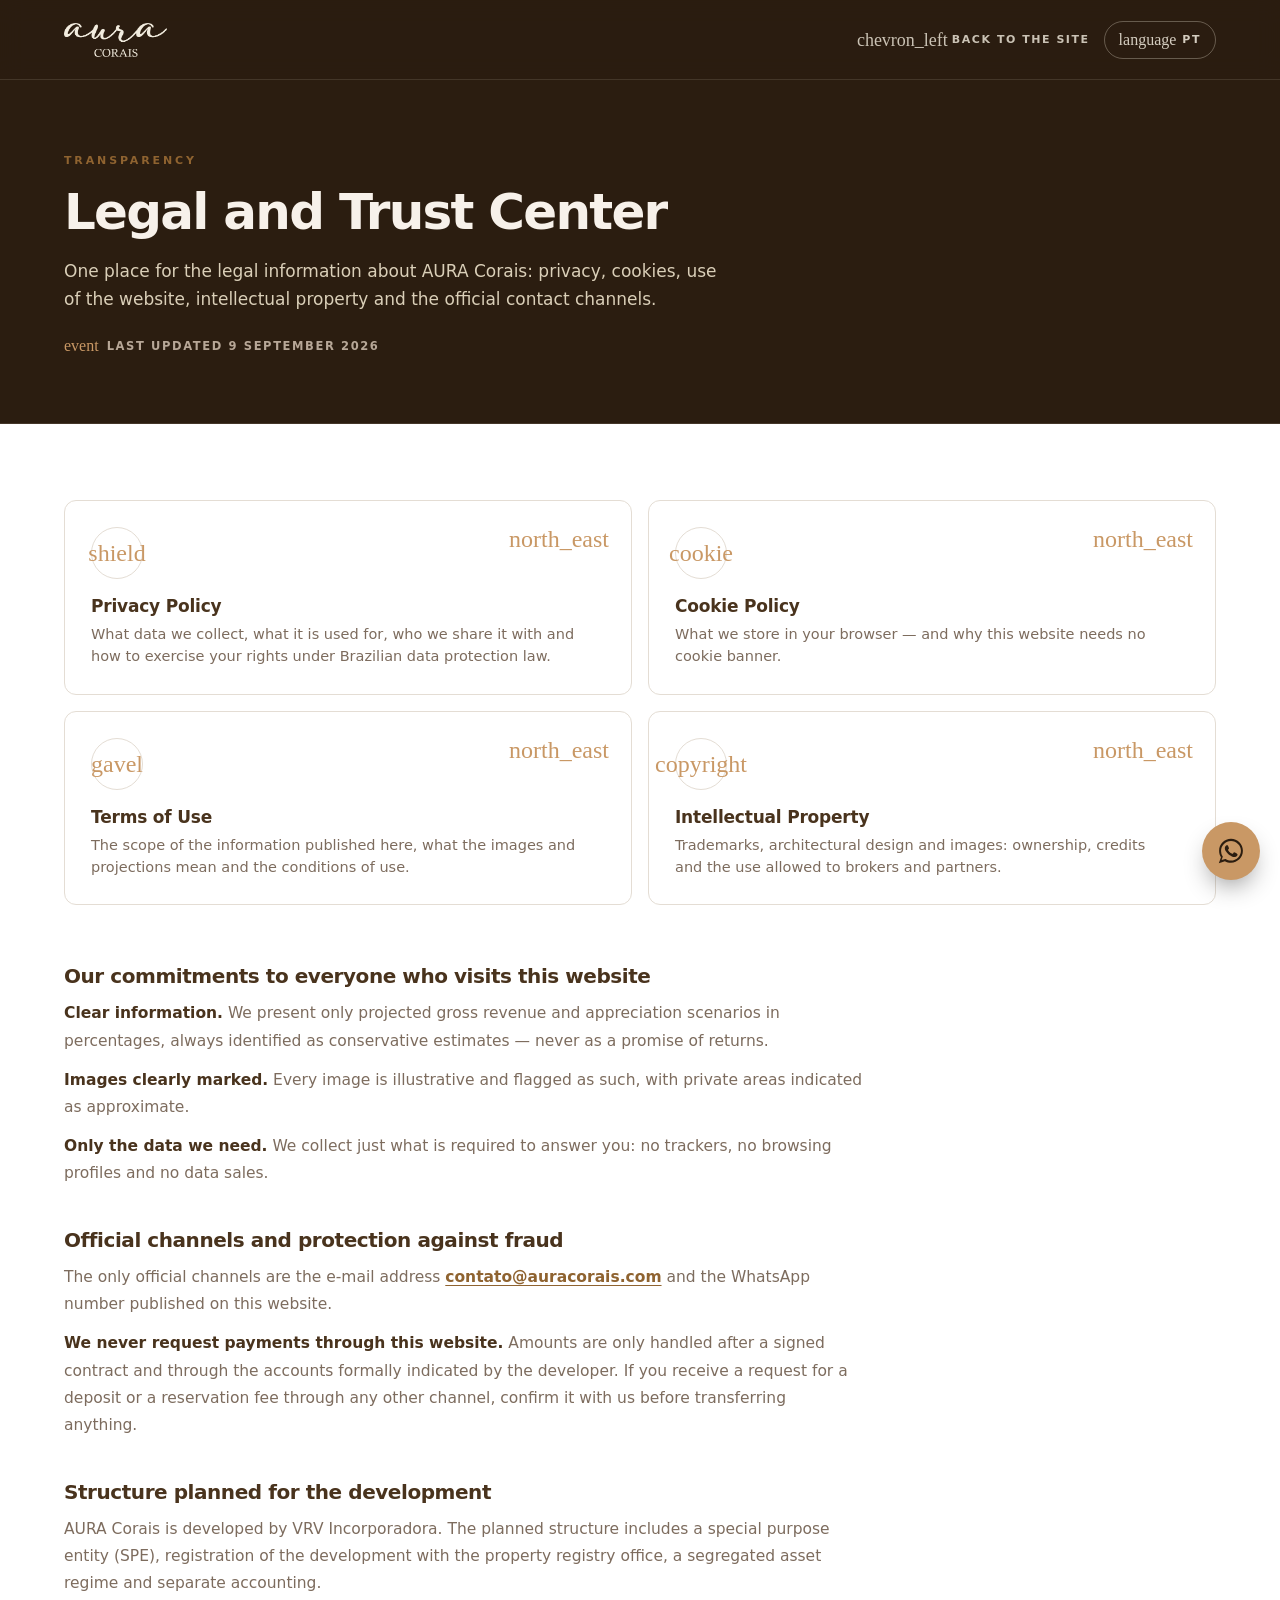
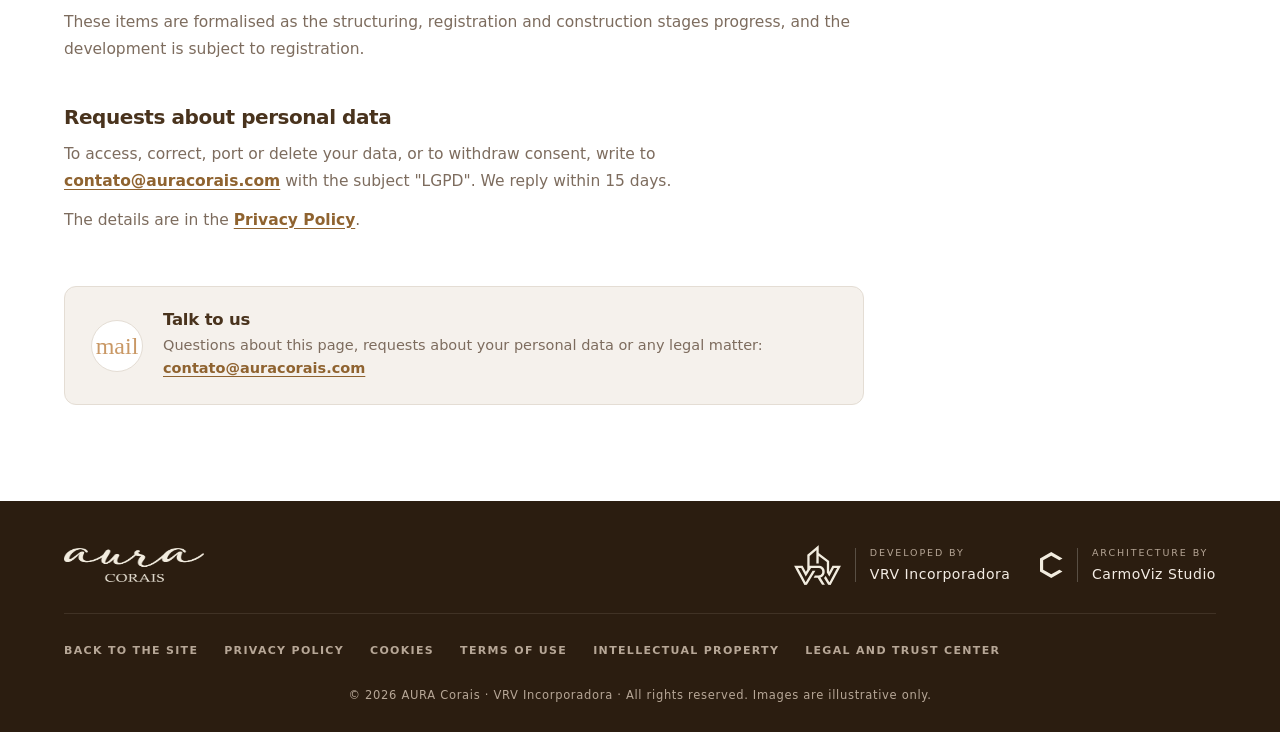
==== central-juridica.html @ 7d15c74c "Idioma automático pelo navegador, crédito CarmoViz Studio, WhatsApp na paleta, novidades por e-mail " ====
<!DOCTYPE html>
<html lang="pt-BR" data-idioma-alt="en-legal-center.html">
<head>
  <meta charset="UTF-8">
  <meta name="viewport" content="width=device-width, initial-scale=1.0">
  <title>Centro Jurídico e de Confiança · AURA Corais</title>
  <meta name="description" content="Um lugar só para as informações legais do AURA Corais: privacidade, cookies, uso do site, propriedade intelectual e os canais oficiais de contato.">
  <meta property="og:title" content="Centro Jurídico e de Confiança · AURA Corais">
  <meta property="og:description" content="Um lugar só para as informações legais do AURA Corais: privacidade, cookies, uso do site, propriedade intelectual e os canais oficiais de contato.">
  <meta property="og:type" content="article">
  <meta property="og:url" content="https://aura-corais.vercel.app/central-juridica">
  <meta property="og:image" content="https://aura-corais.vercel.app/assets/og-image.jpg">
  <meta property="og:locale" content="pt_BR">
  <meta property="og:site_name" content="AURA Corais">
  <link rel="canonical" href="https://aura-corais.vercel.app/central-juridica">
  <link rel="alternate" hreflang="pt-BR" href="https://aura-corais.vercel.app/central-juridica">
  <link rel="alternate" hreflang="en" href="https://aura-corais.vercel.app/en-legal-center">
  <link rel="alternate" hreflang="x-default" href="https://aura-corais.vercel.app/central-juridica">
  <meta name="robots" content="index,follow">
  <meta name="referrer" content="strict-origin-when-cross-origin">
  <meta http-equiv="X-Content-Type-Options" content="nosniff">
  <meta http-equiv="Content-Security-Policy" content="default-src 'self'; script-src 'self'; style-src 'self' 'unsafe-inline' https://fonts.googleapis.com; img-src 'self' data: https:; font-src 'self' https://fonts.gstatic.com data:; connect-src 'self' https:; frame-src https://maps.google.com https://www.google.com; object-src 'none'; base-uri 'self'; form-action 'self'">
  <meta name="theme-color" content="#2B1D10">
  <link rel="icon" type="image/png" href="assets/favicon.png">
  <link rel="apple-touch-icon" href="assets/favicon.png">
  <link rel="preconnect" href="https://fonts.googleapis.com">
  <link rel="preconnect" href="https://fonts.gstatic.com" crossorigin>
  <!-- impeccable-disable overused-font: Inter é a tipografia do kit comercial inteiro -->
  <link href="https://fonts.googleapis.com/css2?family=Inter:wght@300..900&display=swap" rel="stylesheet">
  <link href="https://fonts.googleapis.com/css2?family=Material+Symbols+Outlined:opsz,wght,FILL,GRAD@20..48,300,0,0&icon_names=account_balance,architecture,beach_access,calendar_month,chat,check,chevron_left,chevron_right,close,construction,cookie,copyright,corporate_fare,description,directions_bike,engineering,event,expand_more,fitness_center,gavel,home_work,key,language,location_on,luggage,mail,mark_email_read,north_east,payments,pool,restaurant,room_service,sauna,search,self_improvement,shield,sms_failed,spa,trending_up&display=block" rel="stylesheet">
  <link rel="stylesheet" href="styles.css">
  <script src="idioma.js"></script>
</head>
<body class="pagina-juridica">

<header class="header rolado">
  <div class="container header-inner">
    <a href="index.html" class="logo" aria-label="AURA Corais"><img src="assets/logo-creme.png" alt="AURA Corais" width="140" height="46"></a>
    <div class="header-acoes">
      <a class="voltar" href="index.html"><span class="ms" aria-hidden="true">chevron_left</span>Voltar ao site</a>
      <a class="idioma" href="en-legal-center.html" hreflang="en" aria-label="Ver o site em inglês"><span class="ms" aria-hidden="true">language</span>EN</a>
    </div>
  </div>
</header>

<main>
  <section class="jur-topo">
    <div class="container">
      <span class="tag">Transparência</span>
      <h1>Centro Jurídico e de Confiança</h1>
      <p class="sub">Um lugar só para as informações legais do AURA Corais: privacidade, cookies, uso do site, propriedade intelectual e os canais oficiais de contato.</p>
      <p class="jur-data"><span class="ms" aria-hidden="true">event</span>Atualizado em 09/09/2026</p>
    </div>
  </section>

  <section class="secao jur-corpo">
    <div class="container">
      
      <div class="jur-cards">
        
        <a class="jur-card" href="privacidade.html">
          <span class="ico"><span class="ms" aria-hidden="true">shield</span></span>
          <h3>Política de Privacidade</h3>
          <p>Quais dados coletamos no site, para que servem, com quem compartilhamos e como exercer seus direitos pela LGPD.</p>
          <span class="jur-card-seta ms" aria-hidden="true">north_east</span>
        </a>
        
        <a class="jur-card" href="cookies.html">
          <span class="ico"><span class="ms" aria-hidden="true">cookie</span></span>
          <h3>Política de Cookies</h3>
          <p>O que guardamos no seu navegador — e por que este site não precisa de banner de cookies.</p>
          <span class="jur-card-seta ms" aria-hidden="true">north_east</span>
        </a>
        
        <a class="jur-card" href="termos.html">
          <span class="ico"><span class="ms" aria-hidden="true">gavel</span></span>
          <h3>Termos de Uso</h3>
          <p>O alcance das informações publicadas aqui, o que as imagens e as projeções significam e as condições de uso.</p>
          <span class="jur-card-seta ms" aria-hidden="true">north_east</span>
        </a>
        
        <a class="jur-card" href="propriedade-intelectual.html">
          <span class="ico"><span class="ms" aria-hidden="true">copyright</span></span>
          <h3>Propriedade Intelectual</h3>
          <p>Marcas, projeto arquitetônico e imagens: titularidade, créditos e o uso permitido a corretores e parceiros.</p>
          <span class="jur-card-seta ms" aria-hidden="true">north_east</span>
        </a>
        
      </div>
      
      <div class="jur-texto">
        
        <div class="jur-bloco">
          <h2>Nossos compromissos com quem visita este site</h2>
          <p><b>Informação clara.</b> Apresentamos apenas faturamento bruto projetado e cenários de valorização em percentual, sempre identificados como estimativas conservadoras — nunca como promessa de rentabilidade.</p><p><b>Imagens identificadas.</b> Todas as imagens são ilustrativas e estão sinalizadas como tal, com as áreas privativas indicadas como aproximadas.</p><p><b>Dados no mínimo necessário.</b> Coletamos só o que é preciso para o atendimento, sem rastreadores, sem perfis de navegação e sem venda de dados.</p>
        </div>
        
        <div class="jur-bloco">
          <h2>Canais oficiais e segurança contra fraudes</h2>
          <p>Os únicos canais oficiais são o e-mail <a href="mailto:contato@auracorais.com">contato@auracorais.com</a> e o WhatsApp publicado neste site.</p><p><b>Não solicitamos pagamentos por este site.</b> Qualquer valor só é tratado após contrato assinado e por meio das contas formalmente indicadas pela incorporadora. Recebeu um pedido de depósito, sinal ou reserva por outro canal? Confirme conosco antes de qualquer transferência.</p>
        </div>
        
        <div class="jur-bloco">
          <h2>Estrutura prevista para o empreendimento</h2>
          <p>O AURA Corais é uma realização da VRV Incorporadora. A estrutura prevista contempla sociedade de propósito específico (SPE), registro de incorporação em cartório, patrimônio de afetação e contabilidade segregada.</p><p>Esses itens são formalizados conforme o avanço das etapas de estruturação, registro e obra, e o empreendimento está sujeito a registro de incorporação.</p>
        </div>
        
        <div class="jur-bloco">
          <h2>Pedidos sobre dados pessoais</h2>
          <p>Para acessar, corrigir, portar ou excluir seus dados, ou para retirar o consentimento, escreva para <a href="mailto:contato@auracorais.com">contato@auracorais.com</a> com o assunto "LGPD". O prazo de resposta é de até 15 dias.</p><p>Os detalhes estão na <a href="privacidade.html">Política de Privacidade</a>.</p>
        </div>
        
        <div class="jur-contato">
          <span class="ico"><span class="ms" aria-hidden="true">mail</span></span>
          <div>
            <h3>Fale com a gente</h3>
            <p>Dúvidas sobre esta página, pedidos relacionados aos seus dados pessoais ou qualquer assunto jurídico: <a href="mailto:contato@auracorais.com">contato@auracorais.com</a></p>
          </div>
        </div>
      </div>
    </div>
  </section>
</main>

<footer class="rodape-site">
  <div class="container">
    <div class="topo">
      <img src="assets/logo-creme.png" alt="AURA Corais" width="140" height="46">
      <div class="rodape-marcas">
        <div class="rodape-real"><svg aria-label="VRV Incorporadora" role="img" xmlns="http://www.w3.org/2000/svg" viewBox="175.3 74.3 844.0 717.3"><path fill="currentColor" fill-rule="evenodd" d="M617.7 76.3 L616.3 76.7 L479.0 195.3 L414.0 250.7 L414.0 514.7 L389.3 554.0 L388.3 554.3 L387.0 553.3 L329.7 446.0 L177.3 446.3 L219.3 526.0 L303.0 680.7 L360.3 788.3 L362.0 789.7 L406.7 789.3 L558.7 535.3 L509.7 535.0 L508.3 536.0 L385.0 741.3 L383.7 742.0 L382.7 741.3 L329.3 640.3 L248.3 490.0 L248.0 488.3 L249.3 487.3 L303.3 487.3 L305.0 488.3 L385.3 638.7 L387.0 640.3 L392.3 632.3 L478.3 490.0 L480.3 487.7 L621.0 487.7 L628.7 488.7 L636.7 490.7 L644.0 493.3 L652.3 497.7 L659.3 502.7 L667.0 510.3 L671.0 515.7 L675.0 522.7 L678.0 530.0 L681.0 543.0 L681.7 559.3 L680.0 571.7 L676.0 583.3 L673.0 589.3 L668.3 596.0 L660.3 604.0 L651.3 610.3 L640.0 615.7 L628.0 619.0 L612.7 620.7 L552.0 620.7 L549.7 623.3 L527.7 660.0 L527.3 661.7 L599.7 662.3 L620.7 695.3 L678.7 789.3 L730.7 789.3 L724.0 777.7 L648.7 657.7 L648.7 656.3 L649.7 655.7 L652.3 655.3 L661.3 652.3 L674.3 646.3 L683.3 640.7 L693.3 632.7 L700.0 626.0 L709.3 613.7 L714.7 604.3 L720.7 589.3 L723.7 577.3 L725.3 564.0 L725.7 547.3 L724.7 536.0 L722.3 524.0 L717.7 510.0 L712.7 499.3 L704.3 486.7 L697.3 478.7 L689.7 471.7 L682.0 466.0 L673.7 461.0 L666.3 457.3 L655.3 453.0 L636.0 448.0 L619.0 446.0 L456.7 446.0 L455.3 444.7 L455.7 269.7 L574.7 167.0 L575.7 166.7 L576.7 167.3 L576.3 406.7 L577.3 407.7 L617.3 407.3 L618.3 406.3 L618.0 299.3 L618.3 271.3 L619.3 270.7 L764.0 380.7 L764.3 568.3 L807.7 640.0 L809.0 640.0 L889.7 489.0 L892.0 487.3 L946.0 487.3 L947.0 488.0 L947.0 489.3 L928.3 524.7 L817.0 732.7 L811.7 741.7 L811.0 742.0 L809.7 741.0 L744.0 631.3 L743.3 631.0 L742.0 632.0 L736.7 640.3 L726.3 653.0 L720.0 659.3 L713.3 664.7 L713.3 665.7 L788.3 789.3 L833.0 789.7 L834.3 788.7 L1017.3 447.3 L1017.3 446.3 L1016.7 446.0 L865.3 446.3 L808.0 553.3 L806.3 553.3 L805.3 548.0 L805.3 359.7 L618.3 217.3 L618.3 76.7 Z"/></svg><span class="filete"></span><div><div class="lab">Realização</div><div class="nome">VRV Incorporadora</div></div></div>
        <a class="rodape-real projeto" href="https://carmoviz.com" target="_blank" rel="noopener noreferrer"><svg aria-label="CarmoViz Studio" role="img" viewBox="453 221 3093 3572" xmlns="http://www.w3.org/2000/svg"><polygon fill="currentColor" points="3545.94,1114.27 1999.47,221.42 453,1114.27 453,2899.99 1999.47,3792.84 3545.94,2899.99 3112.93,2649.99 1999.47,3292.84 886.01,2649.99 886.01,1364.27 1999.47,721.42 3112.93,1364.27"/></svg><span class="filete"></span><div><div class="lab">Projeto</div><div class="nome">CarmoViz Studio</div></div></a>
      </div>
    </div>
    <nav class="rodape-juridico" aria-label="Páginas jurídicas">
      <a href="index.html">Voltar ao site</a>
      <a href="privacidade.html">Política de Privacidade</a>
      <a href="cookies.html">Cookies</a>
      <a href="termos.html">Termos de Uso</a>
      <a href="propriedade-intelectual.html">Propriedade Intelectual</a>
      <a href="central-juridica.html">Centro Jurídico e de Confiança</a>
    </nav>
    <p class="copy">© 2026 AURA Corais · VRV Incorporadora · Todos os direitos reservados. Imagens meramente ilustrativas.</p>
  </div>
</footer>

<a class="whats" href="https://wa.me/5573999999999?text=Ol%C3%A1%21%20Vi%20o%20site%20do%20AURA%20Corais%20e%20quero%20receber%20a%20apresenta%C3%A7%C3%A3o." target="_blank" rel="noopener noreferrer" aria-label="Falar pelo WhatsApp">
  <svg viewBox="0 0 32 32" aria-hidden="true"><path d="M16 3C9 3 3.3 8.7 3.3 15.7c0 2.5.7 4.9 2 7L3 29l6.5-2.2c2 1.1 4.2 1.6 6.5 1.6 7 0 12.7-5.7 12.7-12.7S23 3 16 3zm0 23.2c-2 0-4-.5-5.7-1.6l-.4-.2-3.9 1.3 1.3-3.8-.3-.4a10.4 10.4 0 0 1-1.6-5.6C5.4 9.9 10.2 5.2 16 5.2s10.6 4.7 10.6 10.5S21.8 26.2 16 26.2zm5.8-7.8c-.3-.2-1.9-.9-2.2-1-.3-.1-.5-.2-.7.2s-.8 1-1 1.2c-.2.2-.4.2-.7.1-.3-.2-1.3-.5-2.5-1.6-.9-.8-1.6-1.9-1.8-2.2-.2-.3 0-.5.1-.6l.5-.6.3-.5c.1-.2 0-.4 0-.6l-1-2.4c-.3-.6-.5-.5-.7-.5h-.6c-.2 0-.6.1-.9.4-.3.3-1.2 1.1-1.2 2.8s1.2 3.3 1.4 3.5c.2.2 2.4 3.6 5.7 5 .8.3 1.4.6 1.9.7.8.3 1.5.2 2.1.1.6-.1 1.9-.8 2.2-1.5.3-.8.3-1.4.2-1.5-.1-.1-.3-.2-.6-.4z"/></svg>
</a>

</body>
</html>
---- styles.css ----
/* ==========================================================================
   AURA Corais — site de apresentação (landing page one-page)
   Identidade do kit v2: Inter + Material Symbols + paleta dos renders (Cacau / Mel / Areia)
   Gerado a partir do template da skill apresentacao-empreendimento (09/09/2026)
   ========================================================================== */
:root {
  --cacau: #49331D; --mel: #C99865; --areia: #C5B6A7; --deep: #2B1D10; --creme: #F2ECDF;
  --ink: #49331D; --texto: #4A3B2E; --muted: #7D6C5E; --line: #E4DDD4; --soft: #F5F1EC; --soft2: #ECE5DD; --white: #FFFFFF;
  --mel-escuro: #B5844F; --mel-texto: #8F6330; --dark-line: #594F44; --dark-muted: #B7A797; --dark-texto: #DACFB8;
  --fonte: 'Inter', system-ui, -apple-system, 'Segoe UI', Arial, sans-serif;
  --container: 1200px; --header: 80px; --r: 12px; --t: all .3s cubic-bezier(.4, 0, .2, 1);
}

/* ---------- base ---------- */
*, *::before, *::after { box-sizing: border-box; margin: 0; padding: 0; }
html { scroll-behavior: smooth; scroll-padding-top: var(--header); -webkit-font-smoothing: antialiased; }
::selection { background: var(--mel); color: var(--deep); }
::-moz-selection { background: var(--mel); color: var(--deep); }
body { font-family: var(--fonte); color: var(--texto); background: var(--white); line-height: 1.6; font-size: 16px; font-feature-settings: 'cv11', 'ss01'; overflow-x: hidden; }
h1, h2, h3, h4 { font-weight: 600; line-height: 1.15; color: var(--ink); letter-spacing: -.022em; }
h3, h4 { font-weight: 600; letter-spacing: -.012em; }
a { color: inherit; text-decoration: none; transition: var(--t); }
ul { list-style: none; }
img { max-width: 100%; height: auto; display: block; }
.container { width: 100%; max-width: var(--container); margin: 0 auto; padding: 0 24px; }
.secao { padding: 112px 0; }
.bg-soft { background: var(--soft); }
.bg-escuro { background: var(--deep); color: var(--creme); }
.bg-escuro h2, .bg-escuro h3 { color: #F7F1EA; }
.bg-cacau { background: var(--cacau); color: var(--creme); }
.centro { text-align: center; }
.max-3 { max-width: 780px; margin-left: auto; margin-right: auto; }
.mb-lg { margin-bottom: 56px; }
.grid { display: grid; gap: 32px; }
.grid-2 { grid-template-columns: repeat(2, 1fr); }
.grid-3 { grid-template-columns: repeat(3, 1fr); }
.grid-4 { grid-template-columns: repeat(4, 1fr); }
.alinha-centro { align-items: center; }
.grid > *, .hero-grid > *, .loc-grid > *, .lofts-grid > *, .renda-cards > *, .real-topo > *, .valor-grid > *, .formas > *, .seg-grid > * { min-width: 0; }
.oculto { display: none !important; }

/* ---------- ícones (Material Symbols) ---------- */
.ms { font-family: 'Material Symbols Outlined'; font-weight: 300; font-style: normal; font-size: 24px; line-height: 1; letter-spacing: normal; text-transform: none; display: inline-block; white-space: nowrap; direction: ltr; font-feature-settings: 'liga'; font-variation-settings: 'FILL' 0, 'wght' 300, 'GRAD' 0, 'opsz' 40; -webkit-font-smoothing: antialiased; }
.ico { width: 52px; height: 52px; border: 1px solid var(--line); border-radius: 50%; display: flex; align-items: center; justify-content: center; color: var(--mel); flex: none; background: var(--white); }
.ico.s { width: 42px; height: 42px; } .ico.s .ms { font-size: 20px; }
.bg-escuro .ico, .bg-cacau .ico { background: transparent; border-color: var(--dark-line); }

/* ---------- tipografia de seção ---------- */
.tag { display: inline-block; font-size: 11px; font-weight: 600; letter-spacing: .26em; text-transform: uppercase; color: var(--mel-texto); margin-bottom: 16px; }
.titulo { font-size: clamp(30px, 3.6vw, 46px); font-weight: 700; letter-spacing: -.03em; margin-bottom: 18px; }
.titulo strong { color: var(--mel-escuro); font-weight: 800; }
.bg-escuro .titulo strong, .bg-cacau .titulo strong, .bg-escuro .tag, .bg-cacau .tag { color: var(--mel); }
.subtitulo { font-size: 17.5px; color: var(--muted); max-width: 740px; margin: 0 auto; line-height: 1.65; }
.subtitulo b, .subtitulo strong { color: var(--ink); font-weight: 600; }
.rule { width: 56px; height: 1px; background: var(--mel); margin: 22px 0; }
.centro .rule { margin-left: auto; margin-right: auto; }
.small { font-size: 13px; line-height: 1.55; color: var(--muted); }
.label { font-size: 11px; font-weight: 600; letter-spacing: .18em; text-transform: uppercase; color: var(--muted); }

/* ---------- botões ---------- */
.btn { display: inline-flex; align-items: center; justify-content: center; gap: 10px; min-height: 52px; padding: 0 30px; border-radius: 14px; font-family: var(--fonte); font-weight: 600; font-size: 12px; letter-spacing: .18em; text-transform: uppercase; border: 1px solid transparent; cursor: pointer; transition: var(--t); white-space: nowrap; }
.btn .ms { font-size: 18px; }
.btn-primario { background: var(--mel); color: var(--deep); }
.btn-primario:hover { background: var(--mel-escuro); color: var(--white); transform: translateY(-2px); }
.btn-contorno { border-color: rgba(242, 236, 223, .5); color: var(--creme); background: rgba(43, 29, 16, .25); }
.btn-contorno:hover { background: var(--creme); color: var(--deep); }
.btn-escuro { background: var(--cacau); color: var(--creme); }
.btn-escuro:hover { background: var(--deep); transform: translateY(-2px); }
.btn-claro { background: var(--creme); color: var(--deep); }
.btn-claro:hover { background: var(--white); transform: translateY(-2px); }
.btn-sm { min-height: 42px; padding: 0 20px; font-size: 11px; }
.btn-full { width: 100%; }
.badge { display: inline-flex; align-items: center; gap: 11px; color: var(--creme); padding: 0; font-size: 11.5px; font-weight: 600; letter-spacing: .22em; text-transform: uppercase; margin-bottom: 26px; }
.badge .ponto { width: 7px; height: 7px; border-radius: 50%; background: var(--mel); flex: none; animation: pulsaPonto 2.1s ease-in-out infinite; }
@keyframes pulsaPonto { 0% { box-shadow: 0 0 0 0 rgba(201, 152, 101, .55); opacity: 1; } 65% { box-shadow: 0 0 0 10px rgba(201, 152, 101, 0); opacity: .45; } 100% { box-shadow: 0 0 0 0 rgba(201, 152, 101, 0); opacity: 1; } }

/* ---------- header ---------- */
.header { position: fixed; top: 0; left: 0; right: 0; height: var(--header); z-index: 100; transition: var(--t); background: transparent; }
.header::after { content: ""; position: absolute; left: 0; right: 0; bottom: 0; height: 1px; background: rgba(242, 236, 223, .12); opacity: 0; transition: var(--t); }
.header.rolado { background: rgba(43, 29, 16, .94); backdrop-filter: blur(12px); -webkit-backdrop-filter: blur(12px); }
.header.rolado::after { opacity: 1; }
.header-inner { height: 100%; display: flex; align-items: center; justify-content: space-between; gap: 24px; }
.logo img { height: 34px; width: auto; }
.menu { display: flex; gap: 26px; }
.menu a { color: rgba(242, 236, 223, .82); font-size: 12px; font-weight: 600; letter-spacing: .14em; text-transform: uppercase; position: relative; padding: 6px 0; }
.menu a::after { content: ""; position: absolute; left: 0; bottom: 0; width: 0; height: 1px; background: var(--mel); transition: var(--t); }
.menu a:hover { color: var(--creme); } .menu a:hover::after { width: 100%; }
.header-acoes { display: flex; align-items: center; gap: 14px; }
.idioma { display: inline-flex; align-items: center; gap: 6px; color: rgba(242, 236, 223, .85); font-size: 11px; font-weight: 700; letter-spacing: .14em; text-transform: uppercase; padding: 9px 14px; border: 1px solid rgba(242, 236, 223, .3); border-radius: 999px; transition: var(--t); white-space: nowrap; }
.idioma:hover { color: var(--deep); background: var(--mel); border-color: var(--mel); }
.idioma .ms { font-size: 16px; }
.hamburguer { display: none; width: 44px; height: 44px; background: none; border: 0; cursor: pointer; flex-direction: column; justify-content: center; gap: 6px; align-items: center; }
.hamburguer span { width: 24px; height: 1.5px; background: var(--creme); transition: var(--t); }
.hamburguer.ativo span:nth-child(1) { transform: translateY(7.5px) rotate(45deg); }
.hamburguer.ativo span:nth-child(2) { opacity: 0; }
.hamburguer.ativo span:nth-child(3) { transform: translateY(-7.5px) rotate(-45deg); }
.menu-mobile { display: none; position: fixed; top: var(--header); left: 0; right: 0; bottom: 0; background: var(--deep); padding: 24px 24px 40px; overflow-y: auto; z-index: 99; }
.menu-mobile.ativo { display: block; }
.menu-mobile a { display: block; color: var(--creme); font-size: 15px; letter-spacing: .14em; text-transform: uppercase; font-weight: 500; padding: 18px 0; border-bottom: 1px solid rgba(242, 236, 223, .1); }
.menu-mobile .btn { margin-top: 28px; border: 0; }
body.travado { overflow: hidden; }

/* ---------- hero ---------- */
.hero { position: relative; min-height: 100vh; min-height: 100svh; display: flex; align-items: center; padding: 140px 0 80px; overflow: hidden; background: var(--deep); }
.hero-bg { position: absolute; inset: 0; }
.hero-bg img { width: 100%; height: 100%; object-fit: cover; object-position: 50% 45%; }
.hero-overlay { position: absolute; inset: 0; background: linear-gradient(105deg, rgba(43, 29, 16, .88) 0%, rgba(43, 29, 16, .62) 48%, rgba(43, 29, 16, .30) 100%); }
.hero-overlay::after { content: ""; position: absolute; left: 0; right: 0; bottom: 0; height: 40%; background: linear-gradient(to top, rgba(43, 29, 16, .75), rgba(43, 29, 16, 0)); }
.hero-grid { position: relative; display: grid; grid-template-columns: 1.15fr .85fr; gap: 56px; align-items: center; }
.hero h1 { font-size: clamp(2.5rem, 4.8vw, 4.3rem); font-weight: 800; line-height: 1.04; color: #F7F1EA; letter-spacing: -.036em; max-width: 14ch; margin-bottom: 22px; }
.hero h1 strong { color: var(--mel); font-weight: 800; }
.hero .sub { font-size: 18px; line-height: 1.65; color: #E8DEC9; margin-bottom: 34px; max-width: 540px; }
.hero .sub b { color: #F7F1EA; font-weight: 600; }
.hero-acoes { display: flex; gap: 14px; flex-wrap: wrap; }
.hero-local { display: flex; align-items: center; gap: 10px; margin-top: 44px; color: var(--dark-muted); font-size: 11px; letter-spacing: .2em; text-transform: uppercase; font-weight: 600; }
.hero-local .ms { font-size: 18px; color: var(--mel); }

/* formulário */
.form-card { background: var(--white); border-radius: var(--r); padding: 34px; box-shadow: 0 30px 60px -30px rgba(0, 0, 0, .6); max-width: 500px; width: 100%; justify-self: end; }
.form-card h3 { font-size: 22px; font-weight: 700; margin-bottom: 6px; letter-spacing: -.022em; }
.form-card .ajuda { font-size: 14px; color: var(--muted); margin-bottom: 22px; line-height: 1.5; }
.campo { margin-bottom: 14px; }
.campo label, .campo legend { display: block; font-size: 11px; font-weight: 600; letter-spacing: .14em; text-transform: uppercase; margin-bottom: 7px; color: var(--muted); }
.campo input[type=text], .campo input[type=email], .campo input[type=tel] { width: 100%; height: 48px; border: 1px solid var(--line); border-radius: 10px; padding: 0 14px; font: inherit; font-size: 15px; color: var(--ink); background: var(--white); transition: var(--t); }
.campo input:focus { outline: none; border-color: var(--mel); box-shadow: 0 0 0 3px rgba(201, 152, 101, .18); }
.tel { display: flex; align-items: center; border: 1px solid var(--line); border-radius: 10px; background: var(--white); }
.tel .ddi { position: relative; flex: none; }
.ddi-botao { display: flex; align-items: center; gap: 7px; height: 48px; padding: 0 12px 0 13px; background: var(--soft); border: 0; border-right: 1px solid var(--line); border-radius: 9px 0 0 9px; font: inherit; font-size: 14.5px; font-weight: 600; color: var(--ink); cursor: pointer; transition: var(--t); font-variant-numeric: tabular-nums; }
.ddi-botao:hover { background: var(--soft2); }
.ddi-botao .bandeira { font-size: 17px; line-height: 1; }
.ddi-botao .ms { font-size: 18px; color: var(--muted); transition: var(--t); }
.ddi.aberto .ddi-botao { background: var(--soft2); }
.ddi.aberto .ddi-botao .ms { transform: rotate(180deg); color: var(--mel-texto); }
.ddi-painel { position: absolute; top: calc(100% + 8px); left: 0; z-index: 30; width: 296px; max-width: 76vw; background: var(--white); border: 1px solid var(--line); border-radius: 12px; box-shadow: 0 26px 50px -26px rgba(43, 29, 16, .5); overflow: hidden; animation: sobeSuave .22s cubic-bezier(.22, .61, .36, 1) both; }
.ddi-busca { display: flex; align-items: center; gap: 9px; padding: 11px 14px; border-bottom: 1px solid var(--line); background: var(--soft); margin: 0; text-transform: none; letter-spacing: 0; }
.ddi-busca .ms { font-size: 18px; color: var(--muted); }
.ddi-busca input[type=text] { flex: 1; width: auto !important; height: 24px !important; border: 0 !important; border-radius: 0 !important; padding: 0 !important; background: transparent; font: inherit; font-size: 14px; font-weight: 500; color: var(--ink); }
.ddi-busca input[type=text]:focus { outline: none; box-shadow: none !important; }
.ddi-opcoes { max-height: 238px; overflow-y: auto; padding: 6px; scrollbar-width: thin; scrollbar-color: var(--areia) transparent; }
.ddi-opcoes::-webkit-scrollbar { width: 8px; }
.ddi-opcoes::-webkit-scrollbar-thumb { background: var(--areia); border-radius: 999px; border: 2px solid var(--white); }
.ddi-opcoes li { display: flex; align-items: center; gap: 10px; padding: 9px 11px; border-radius: 8px; font-size: 14.5px; color: var(--texto); cursor: pointer; transition: background .15s ease; }
.ddi-opcoes li .bandeira { font-size: 16px; line-height: 1; }
.ddi-opcoes li .cod { margin-left: auto; font-weight: 600; color: var(--muted); font-variant-numeric: tabular-nums; }
.ddi-opcoes li:hover, .ddi-opcoes li.foco { background: var(--soft); }
.ddi-opcoes li[aria-selected="true"] { background: var(--soft2); color: var(--ink); font-weight: 600; }
.ddi-opcoes li[aria-selected="true"] .cod { color: var(--mel-texto); }
.ddi-opcoes .vazio { justify-content: center; color: var(--muted); font-size: 13.5px; cursor: default; }
.ddi-opcoes .vazio:hover { background: transparent; }
.tel input[type=tel] { border: 0 !important; border-radius: 0 9px 9px 0 !important; }
.tel:focus-within { border-color: var(--mel); box-shadow: 0 0 0 3px rgba(201, 152, 101, .18); }
fieldset { border: 0; }
.radios { display: flex; gap: 24px; }
.radios label { display: flex; align-items: center; gap: 8px; font-size: 14px; cursor: pointer; color: var(--texto); text-transform: none; letter-spacing: 0; font-weight: 400; margin: 0; }
.radios input { width: 18px; height: 18px; accent-color: var(--cacau); }
.campo label.consent, .consent { display: flex; gap: 10px; align-items: flex-start; font-size: 12px; line-height: 1.5; color: var(--muted); margin: 4px 0 18px; text-transform: none; letter-spacing: 0; font-weight: 400; }
.consent input { margin-top: 3px; accent-color: var(--cacau); flex: none; }
.erro { display: none; font-size: 12px; color: #B0402E; margin-top: 5px; }
.campo.invalido .erro { display: block; }
.campo.invalido input, .campo.invalido .tel { border-color: #B0402E; }
.sucesso { text-align: center; padding: 16px 0; animation: sobeSuave .55s cubic-bezier(.22, .61, .36, 1) both; }
@keyframes sobeSuave { from { opacity: 0; transform: translateY(14px); } to { opacity: 1; transform: none; } }
.sucesso .icone { width: 64px; height: 64px; border-radius: 50%; border: 1px solid var(--line); color: var(--mel); display: flex; align-items: center; justify-content: center; margin: 0 auto 16px; }
.sucesso .icone .ms { font-size: 30px; }
.sucesso h3 { font-size: 23px; font-weight: 700; letter-spacing: -.022em; }
.sucesso p { color: var(--muted); font-size: 15px; margin: 8px 0 20px; }
.privacidade { font-size: 11.5px; color: var(--muted); margin-top: 12px; text-align: center; }
.sucesso .icone { background: var(--soft); border-color: var(--soft2); }
.suc-eco { display: inline-flex; align-items: center; gap: 8px; background: var(--soft); border: 1px solid var(--line); border-radius: 999px; padding: 8px 16px; margin: 0 auto 20px; font-size: 13.5px; font-weight: 600; color: var(--ink); max-width: 100%; overflow-wrap: anywhere; }
.suc-eco .ms { font-size: 16px; color: var(--mel-texto); flex: none; }
.sucesso-acoes { display: flex; gap: 10px; justify-content: center; flex-wrap: wrap; }
.btn-linha { background: transparent; border-color: var(--line); color: var(--muted); }
.btn-linha:hover { border-color: var(--areia); color: var(--ink); }
.sucesso.falhou .icone { color: #B0402E; background: #FBF1EE; border-color: #EBD3CC; }

/* ---------- sobre (o conceito) ---------- */
.sobre p { color: var(--muted); font-size: 17px; line-height: 1.7; margin-bottom: 18px; }
.sobre p b, .sobre p strong { color: var(--ink); font-weight: 500; }
.sobre-img { border-radius: var(--r); width: 100%; aspect-ratio: 4/3; object-fit: cover; }
.numeros { display: grid; grid-template-columns: repeat(4, 1fr); gap: 20px; margin-top: 56px; }
.numero { background: var(--white); border: 1px solid var(--line); border-radius: var(--r); padding: 28px 20px; text-align: center; transition: var(--t); }
.numero:hover { border-color: var(--areia); transform: translateY(-2px); }
.numero b { display: block; font-weight: 700; font-size: 29px; letter-spacing: -.035em; color: var(--ink); line-height: 1; font-variant-numeric: tabular-nums; white-space: nowrap; }
.numero span { display: block; font-size: 10.5px; text-transform: uppercase; letter-spacing: .16em; color: var(--muted); margin-top: 8px; font-weight: 600; }
.bg-soft .numero { background: var(--white); }

/* ---------- destino (Arraial d'Ajuda) ---------- */
.destino-img { border-radius: var(--r); width: 100%; aspect-ratio: 4/5; object-fit: cover; }
.destino-grid { align-items: stretch; }
.destino-foto { display: flex; }
.destino-grid .destino-img { height: 100%; aspect-ratio: auto; min-height: 460px; }
.destino-lista { display: grid; gap: 14px; margin-top: 30px; }
.destino-item { display: flex; gap: 18px; align-items: flex-start; background: var(--white); border: 1px solid var(--line); border-radius: var(--r); padding: 20px 22px; }
.destino-item h3 { font-size: 16px; margin-bottom: 4px; }
.destino-item p { font-size: 14.5px; color: var(--muted); line-height: 1.55; }

/* ---------- galeria ---------- */
.carrossel { position: relative; border-radius: var(--r); overflow: hidden; aspect-ratio: 16/9; background: var(--deep); }
.slides { position: absolute; inset: 0; }
.slide { position: absolute; inset: 0; opacity: 0; transition: opacity .7s ease; pointer-events: none; }
.slide.ativo { opacity: 1; pointer-events: auto; }
.slide img { width: 100%; height: 100%; object-fit: cover; cursor: zoom-in; }
.slide figcaption { position: absolute; left: 0; right: 0; bottom: 0; padding: 60px 28px 22px; color: var(--creme); font-size: 12px; letter-spacing: .18em; text-transform: uppercase; font-weight: 600; background: linear-gradient(to top, rgba(43, 29, 16, .85), rgba(43, 29, 16, 0)); }
.seta { position: absolute; top: 50%; transform: translateY(-50%); width: 46px; height: 46px; border-radius: 50%; border: 0; background: rgba(242, 236, 223, .92); color: var(--cacau); cursor: pointer; z-index: 3; display: flex; align-items: center; justify-content: center; transition: var(--t); }
.seta .ms { font-size: 22px; }
.seta:hover { background: var(--mel); color: var(--deep); }
.seta-esq { left: 16px; } .seta-dir { right: 16px; }
.dots { position: absolute; bottom: 14px; left: 0; right: 0; display: flex; justify-content: center; gap: 6px; z-index: 3; }
.dots button { width: 6px; height: 6px; border-radius: 50%; border: 0; background: rgba(242, 236, 223, .45); cursor: pointer; padding: 0; transition: var(--t); }
.dots button.ativo { background: var(--mel); width: 22px; border-radius: 3px; }
.contador { position: absolute; top: 14px; right: 16px; background: rgba(43, 29, 16, .65); color: var(--creme); font-size: 11px; letter-spacing: .14em; padding: 5px 11px; border-radius: 999px; z-index: 3; font-variant-numeric: tabular-nums; }
.galeria-nota { text-align: center; margin-top: 18px; }

/* ---------- diferenciais (áreas comuns) ---------- */
.dif-card { background: var(--white); border: 1px solid var(--line); border-radius: var(--r); padding: 30px 26px; transition: var(--t); }
.dif-card:hover { transform: translateY(-4px); border-color: var(--areia); }
.dif-card h3 { font-size: 16.5px; margin: 20px 0 8px; }
.dif-card p { font-size: 14.5px; color: var(--muted); line-height: 1.55; }
.dif-card.destaque { background: var(--cacau); border-color: var(--cacau); color: var(--creme); }
.dif-card.destaque h3 { color: #F7F1EA; }
.dif-card.destaque p { color: var(--dark-texto); }
.dif-card.destaque .ico { background: transparent; border-color: var(--dark-line); }

/* ---------- lofts ---------- */
.lofts-grid { display: grid; grid-template-columns: repeat(2, 1fr); gap: 32px; }
.loft-card { background: var(--white); border: 1px solid var(--line); border-radius: var(--r); overflow: hidden; display: flex; flex-direction: column; }
.loft-card .planta { background: var(--soft); padding: 22px; border-bottom: 1px solid var(--line); }
.loft-card .planta img { width: 100%; aspect-ratio: 2.1/1; object-fit: contain; }
.loft-card .corpo { padding: 28px 28px 24px; flex: 1; }
.loft-card .topo { display: flex; align-items: baseline; justify-content: space-between; gap: 16px; flex-wrap: wrap; margin-bottom: 6px; }
.loft-card h3 { font-size: 22px; font-weight: 700; letter-spacing: -.025em; }
.loft-card .area { font-weight: 700; font-size: 31px; letter-spacing: -.035em; color: var(--ink); line-height: 1; white-space: nowrap; }
.loft-card .area small { font-size: 12px; font-weight: 600; letter-spacing: .14em; text-transform: uppercase; color: var(--muted); margin-left: 8px; }
.loft-card .area-nota { font-size: 12.5px; color: var(--muted); margin-bottom: 14px; }
.loft-card .desc { font-size: 15px; color: var(--muted); line-height: 1.6; margin-bottom: 16px; }
.loft-card .itens { display: grid; grid-template-columns: 1fr 1fr; gap: 8px 16px; }
.loft-card .itens li { display: flex; align-items: center; gap: 8px; font-size: 14px; color: var(--ink); }
.loft-card .itens .ms { font-size: 17px; color: var(--mel); flex: none; }
.loft-fotos { position: relative; border-top: 1px solid var(--line); }
.lf-strip { display: flex; gap: 2px; overflow-x: auto; scroll-snap-type: x mandatory; scrollbar-width: none; -ms-overflow-style: none; scroll-behavior: smooth; }
.lf-strip::-webkit-scrollbar { display: none; }
.lf { position: relative; flex: 0 0 47%; scroll-snap-align: start; cursor: zoom-in; }
.lf img { width: 100%; aspect-ratio: 4/3; object-fit: cover; transition: var(--t); }
.lf:hover img { filter: brightness(1.06); }
.lf figcaption { position: absolute; left: 0; right: 0; bottom: 0; padding: 30px 14px 11px; font-size: 10px; letter-spacing: .16em; text-transform: uppercase; font-weight: 600; color: var(--creme); background: linear-gradient(to top, rgba(43, 29, 16, .82), rgba(43, 29, 16, 0)); }
.lf-seta { position: absolute; top: 50%; transform: translateY(-50%); width: 38px; height: 38px; border-radius: 50%; border: 0; background: rgba(242, 236, 223, .88); color: var(--cacau); cursor: pointer; display: flex; align-items: center; justify-content: center; opacity: .8; transition: var(--t); z-index: 2; }
.lf-seta .ms { font-size: 20px; }
.loft-fotos:hover .lf-seta, .lf-seta:focus-visible { opacity: 1; background: var(--creme); }
.lf-seta.esq { left: 10px; } .lf-seta.dir { right: 10px; }
@media (hover: none) { .lf-seta { display: none; } }
.lofts-nota { margin-top: 20px; text-align: center; }

/* ---------- localização ---------- */
.loc-topo { display: grid; grid-template-columns: 1fr 1fr; gap: 40px; align-items: end; margin-bottom: 44px; }
.loc-topo p { color: var(--muted); font-size: 17px; line-height: 1.65; }
.loc-grid { display: grid; grid-template-columns: .85fr 1.15fr; gap: 28px; }
.pontos { background: var(--white); border: 1px solid var(--line); border-radius: var(--r); padding: 28px; }
.pontos .endereco { display: flex; gap: 10px; align-items: flex-start; font-size: 14px; color: var(--muted); margin: 8px 0 16px; line-height: 1.5; }
.pontos .endereco .ms { font-size: 20px; color: var(--mel); flex: none; }
.pontos li { display: flex; justify-content: space-between; align-items: center; gap: 12px; padding: 13px 0; border-bottom: 1px solid var(--line); font-size: 15px; color: var(--ink); }
.pontos li:last-child { border-bottom: 0; }
.pontos li .dist { font-weight: 700; color: var(--mel-texto); white-space: nowrap; font-variant-numeric: tabular-nums; }
.pontos .nota { margin-top: 14px; }
.mapa { border-radius: var(--r); overflow: hidden; border: 1px solid var(--line); background: var(--soft); display: flex; flex-direction: column; min-height: 440px; }
.mapa iframe { width: 100%; min-height: 400px; border: 0; flex: 1; filter: sepia(.25) saturate(.85); }
.mapa .rodape { padding: 14px 20px; display: flex; justify-content: space-between; align-items: center; gap: 12px; background: var(--white); border-top: 1px solid var(--line); }
.mapa .rodape a { color: var(--cacau); font-weight: 600; font-size: 12px; letter-spacing: .14em; text-transform: uppercase; display: inline-flex; align-items: center; gap: 6px; }
.mapa .rodape a:hover { color: var(--mel); }

/* ---------- potencial de renda ---------- */
.renda-cards { display: grid; grid-template-columns: repeat(2, 1fr); gap: 24px; }
.renda-card { background: var(--white); border: 1px solid var(--line); border-radius: var(--r); padding: 28px; }
.renda-card .topo { display: flex; justify-content: space-between; align-items: baseline; gap: 12px; flex-wrap: wrap; margin-bottom: 20px; padding-bottom: 14px; border-bottom: 1px solid var(--line); }
.renda-card h3 { font-size: 20px; font-weight: 700; letter-spacing: -.022em; }
.renda-card .area { font-size: 12px; letter-spacing: .14em; text-transform: uppercase; color: var(--muted); font-weight: 600; }
.anos { display: grid; grid-template-columns: repeat(3, 1fr); gap: 12px; align-items: end; }
.ano { text-align: center; padding: 14px 6px 12px; background: var(--soft); border-radius: var(--r); }
.ano .v { font-weight: 700; font-size: clamp(21px, 2.05vw, 27px); letter-spacing: -.035em; color: var(--ink); white-space: nowrap; line-height: 1; font-variant-numeric: tabular-nums; }
.ano .l { font-size: 10.5px; letter-spacing: .16em; text-transform: uppercase; color: var(--muted); font-weight: 600; margin-top: 8px; }
.ano.hl { background: var(--cacau); } .ano.hl .v { color: #F4EDE5; } .ano.hl .l { color: var(--dark-muted); }
.renda-card .cresc { display: inline-flex; align-items: center; gap: 7px; margin-top: 18px; padding: 7px 14px; border-radius: 999px; background: var(--soft); font-size: 11.5px; letter-spacing: .14em; text-transform: uppercase; font-weight: 700; color: var(--mel-texto); }
.renda-card .cresc .ms { font-size: 18px; }
.formas { display: grid; grid-template-columns: repeat(3, 1fr); gap: 20px; margin-top: 28px; }
.forma { background: var(--white); border: 1px solid var(--line); border-radius: var(--r); padding: 26px; }
.forma h3 { font-size: 16.5px; margin: 18px 0 8px; }
.forma p { font-size: 14.5px; color: var(--muted); line-height: 1.55; }
.valor-grid { display: grid; grid-template-columns: 1fr 1fr; gap: 40px; align-items: center; margin-top: 64px; padding-top: 56px; border-top: 1px solid var(--line); }
.valor-grid p { color: var(--muted); font-size: 16px; line-height: 1.65; }
.valor-cards { display: grid; gap: 14px; }
.valor-card { background: var(--white); border: 1px solid var(--line); border-radius: var(--r); padding: 20px 24px; display: grid; grid-template-columns: 1fr auto; align-items: center; gap: 10px 18px; transition: var(--t); }
.valor-card:hover { border-color: var(--areia); transform: translateY(-2px); }
.vc-cenario { font-size: 11px; font-weight: 700; letter-spacing: .2em; text-transform: uppercase; color: var(--muted); }
.vc-num { font-size: 33px; font-weight: 800; letter-spacing: -.04em; color: var(--ink); line-height: 1; text-align: right; font-variant-numeric: tabular-nums; white-space: nowrap; }
.vc-num small { font-size: 10.5px; font-weight: 600; letter-spacing: .18em; text-transform: uppercase; color: var(--muted); margin-left: 9px; }
.vc-barra { grid-column: 1 / -1; height: 7px; border-radius: 999px; background: var(--soft2); overflow: hidden; }
.vc-barra span { display: block; height: 100%; border-radius: 999px; background: linear-gradient(90deg, var(--areia), var(--mel)); }
.vc-acum { grid-column: 1 / -1; font-size: 13.5px; color: var(--muted); }
.vc-acum b { color: var(--ink); font-weight: 700; font-size: 15.5px; font-variant-numeric: tabular-nums; }
table.t { width: 100%; border-collapse: collapse; font-size: 15px; background: var(--white); border: 1px solid var(--line); border-radius: var(--r); overflow: hidden; }
table.t th { text-align: left; font-size: 11px; font-weight: 500; letter-spacing: .16em; text-transform: uppercase; color: var(--muted); border-bottom: 1px solid var(--ink); padding: 12px 16px; }
table.t td { padding: 12px 16px; border-bottom: 1px solid var(--line); color: var(--ink); }
table.t tr:last-child td { border-bottom: 0; }
table.t td.n, table.t th.n { text-align: right; font-variant-numeric: tabular-nums; }
table.t tr.hl td { background: var(--soft); font-weight: 500; }
.ressalva { font-size: 12.5px; color: var(--muted); max-width: 900px; margin: 28px auto 0; text-align: center; line-height: 1.6; }

/* ---------- realização + segurança ---------- */
.real-topo { display: grid; grid-template-columns: 1fr 1fr; gap: 48px; align-items: center; margin-bottom: 56px; }
.real-marca { display: flex; align-items: center; gap: 22px; }
.real-marca svg { height: 72px; width: auto; color: var(--creme); flex: none; }
.real-marca .filete { width: 1px; height: 60px; background: var(--dark-line); }
.real-marca .lab { font-size: 10.5px; letter-spacing: .22em; text-transform: uppercase; color: var(--dark-muted); font-weight: 600; }
.real-marca .nome { font-size: 22px; font-weight: 600; color: #F7F1EA; letter-spacing: .02em; margin-top: 4px; }
.real-topo p { color: var(--dark-texto); font-size: 16.5px; line-height: 1.7; }
.seg-grid { display: grid; grid-template-columns: repeat(4, 1fr); gap: 18px; }
.seg-card { border: 1px solid var(--dark-line); border-radius: var(--r); padding: 26px 22px; background: rgba(255, 255, 255, .02); }
.seg-card h3 { font-size: 16px; margin: 18px 0 8px; color: #F7F1EA; }
.seg-card p { font-size: 14px; color: var(--dark-muted); line-height: 1.55; }
.bg-escuro .ressalva { color: var(--dark-muted); }

/* ---------- mercado (notícias) ---------- */
.noticias { display: grid; grid-template-columns: repeat(2, 1fr); gap: 18px; margin-top: 44px; }
.noticia { display: block; background: var(--white); border: 1px solid var(--line); border-radius: var(--r); padding: 24px 52px 24px 26px; position: relative; transition: var(--t); }
.noticia:hover { transform: translateY(-3px); border-color: var(--areia); }
.noticia .fonte { font-size: 10.5px; letter-spacing: .2em; text-transform: uppercase; color: var(--mel-texto); font-weight: 700; }
.noticia p { font-size: 17px; font-weight: 600; color: var(--ink); margin-top: 8px; line-height: 1.4; }
.noticia .data { display: block; margin-top: 10px; font-size: 12px; color: var(--muted); }
.noticia .seta-ne { position: absolute; top: 22px; right: 20px; color: var(--mel); }

/* ---------- cronograma ---------- */
.steps { display: flex; gap: 26px; }
.step { flex: 1; position: relative; padding-top: 70px; }
.step::before { content: ""; position: absolute; left: 0; right: -26px; top: 26px; height: 1px; background: var(--line); }
.step:last-child::before { right: 0; }
.step .ico { position: absolute; left: 0; top: 0; }
.step .n { font-size: 10.5px; letter-spacing: .2em; text-transform: uppercase; color: var(--mel-texto); font-weight: 700; margin-bottom: 6px; }
.step h3 { font-size: 16px; margin-bottom: 6px; }
.step p { font-size: 14px; color: var(--muted); line-height: 1.55; }
.cron-nota { margin-top: 40px; }

/* ---------- FAQ ---------- */
.faq details { background: var(--white); border: 1px solid var(--line); border-radius: var(--r); padding: 0 24px; margin-bottom: 10px; }
.faq summary { cursor: pointer; padding: 18px 0; font-weight: 600; font-size: 16px; color: var(--ink); list-style: none; display: flex; justify-content: space-between; align-items: center; gap: 16px; }
.faq summary::-webkit-details-marker { display: none; }
.faq summary::after { content: "+"; font-size: 22px; font-weight: 300; color: var(--mel-escuro); flex: none; }
.faq details[open] summary::after { content: "–"; }
.faq details p { padding: 0 0 18px; color: var(--muted); font-size: 15px; line-height: 1.6; }

/* ---------- CTA final + rodapé ---------- */
.cta-final { text-align: center; padding: 100px 0; }
.cta-final h2 { color: #F7F1EA; font-size: clamp(30px, 3.6vw, 46px); font-weight: 700; letter-spacing: -.03em; margin-bottom: 14px; }
.cta-final p { color: var(--dark-texto); margin-bottom: 32px; font-size: 18px; max-width: 640px; margin-left: auto; margin-right: auto; line-height: 1.6; }
.cta-acoes { display: flex; justify-content: center; gap: 14px; flex-wrap: wrap; }
.rodape-site { background: var(--deep); color: var(--dark-muted); padding: 56px 0 28px; font-size: 13px; }
.rodape-site .topo { display: flex; justify-content: space-between; align-items: center; gap: 28px; flex-wrap: wrap; padding-bottom: 28px; border-bottom: 1px solid rgba(242, 236, 223, .1); margin-bottom: 28px; }
.rodape-site .topo img { height: 34px; }
.rodape-real { display: flex; align-items: center; gap: 14px; }
.rodape-real svg { height: 40px; width: auto; color: var(--creme); }
.rodape-real .filete { width: 1px; height: 34px; background: var(--dark-line); }
.rodape-real .lab { font-size: 9.5px; letter-spacing: .2em; text-transform: uppercase; color: var(--dark-muted); font-weight: 500; }
.rodape-real .nome { font-size: 14px; font-weight: 500; color: #F4EDE5; letter-spacing: .04em; margin-top: 2px; }
.rodape-links { display: flex; gap: 22px; align-items: center; }
.rodape-links a { display: inline-flex; align-items: center; gap: 8px; color: var(--creme); font-size: 11px; letter-spacing: .16em; text-transform: uppercase; font-weight: 500; }
.rodape-links a:hover { color: var(--mel); }
.rodape-links svg { width: 16px; height: 16px; fill: currentColor; }
.rodape-site .aviso { font-size: 11.5px; line-height: 1.65; color: #9C8B7A; text-align: justify; }
.rodape-site .copy { margin-top: 22px; text-align: center; font-size: 11.5px; letter-spacing: .06em; }

/* ---------- WhatsApp flutuante ---------- */
.whats { position: fixed; right: 20px; bottom: 20px; width: 58px; height: 58px; border-radius: 50%; background: var(--mel); color: var(--deep); display: flex; align-items: center; justify-content: center; box-shadow: 0 12px 26px -8px rgba(0, 0, 0, .45); z-index: 90; transition: var(--t); }
.whats:hover { transform: scale(1.06); background: var(--mel-escuro); }
.whats svg { width: 30px; height: 30px; fill: currentColor; }

/* ---------- animação de entrada ---------- */
.reveal { opacity: 0; transform: translateY(18px); transition: opacity .8s ease, transform .8s ease; }
.reveal.in { opacity: 1; transform: none; }
@media (prefers-reduced-motion: reduce) { .reveal { opacity: 1; transform: none; transition: none; } html { scroll-behavior: auto; } }

/* ---------- responsivo ---------- */
@media (max-width: 1100px) {
  .grid-4 { grid-template-columns: repeat(2, 1fr); }
  .seg-grid { grid-template-columns: repeat(2, 1fr); }
  .menu { gap: 18px; } .menu a { font-size: 11px; letter-spacing: .1em; }
}
@media (max-width: 1024px) {
  .grid-3 { grid-template-columns: repeat(2, 1fr); }
  .hero-grid { grid-template-columns: 1fr; gap: 40px; }
  .form-card { justify-self: stretch; max-width: 100%; }
  .lofts-grid, .renda-cards, .real-topo, .valor-grid { grid-template-columns: 1fr; }
  .formas { grid-template-columns: 1fr; }
  .steps { flex-direction: column; gap: 22px; }
  .step { padding-top: 0; padding-left: 70px; min-height: 52px; }
  .step::before { display: none; }
  .menu, .header-acoes .btn { display: none; }
  .hamburguer { display: flex; }
}
@media (max-width: 768px) {
  :root { --header: 68px; }
  .secao { padding: 72px 0; }
  .mb-lg { margin-bottom: 36px; }
  .grid-2, .grid-3, .grid-4 { grid-template-columns: 1fr; }
  .numeros { grid-template-columns: repeat(2, 1fr); }
  .loc-topo, .loc-grid, .noticias, .seg-grid { grid-template-columns: 1fr; }
  .hero { padding: 110px 0 60px; min-height: auto; }
  .hero h1 { max-width: 100%; font-size: clamp(2.1rem, 9vw, 2.9rem); }
  .hero .sub { font-size: 16.5px; }
  .hero-acoes .btn { width: 100%; }
  .hero-local { align-items: flex-start; line-height: 1.6; }
  .hero-local .ms { flex: none; margin-top: 1px; }
  .badge { letter-spacing: .18em; font-size: 10.5px; }
  .form-card { padding: 24px; }
  .logo img { height: 28px; }
  .btn { width: 100%; white-space: normal; text-align: center; padding: 12px 18px; line-height: 1.35; }
  .btn-sm { width: auto; }
  .badge { white-space: normal; line-height: 1.5; }
  .carrossel { aspect-ratio: 4/3; }
  .slide figcaption { padding: 40px 18px 16px; font-size: 11px; }
  .seta { width: 40px; height: 40px; }
  .loft-card .itens { grid-template-columns: 1fr; }
  .loft-card .corpo { padding: 22px 20px 20px; }
  .renda-card { padding: 22px 18px; }
  .anos { grid-template-columns: 1fr; gap: 6px; }
  .ano { display: flex; justify-content: space-between; align-items: baseline; padding: 12px 14px; text-align: left; }
  .ano .v { font-size: 22px; }
  .ano .l { margin-top: 0; }
  .destino-img { aspect-ratio: 4/3; }
  .mapa { min-height: 360px; }
  .cta-final { padding: 72px 0; }
  .rodape-site .topo { flex-direction: column; align-items: flex-start; }
  .rodape-site .aviso { text-align: left; }
  .real-marca svg { height: 56px; }
}

/* ---------- abertura: partículas formam a logo → "Mova para abrir" ---------- */
.intro { position: fixed; inset: 0; z-index: 300; background: radial-gradient(ellipse at 50% 45%, #3B2917 0%, var(--deep) 55%, #1C130A 100%); display: flex; align-items: center; justify-content: center; overflow: hidden; transition: opacity .8s ease; }
.intro.saindo { opacity: 0; pointer-events: none; }
.intro canvas { position: absolute; inset: 0; width: 100%; height: 100%; }
.intro-dica { position: absolute; left: 0; right: 0; bottom: 52px; display: flex; flex-direction: column; align-items: center; gap: 14px; opacity: 0; transform: translateY(12px); transition: opacity .9s ease, transform .9s ease; }
.intro.pronto .intro-dica { opacity: 1; transform: none; }
.intro-dica-label { font-size: 10.5px; font-weight: 500; letter-spacing: .34em; text-transform: uppercase; color: var(--dark-muted); }
.intro-track { position: relative; width: 1px; height: 44px; background: linear-gradient(to bottom, rgba(201, 152, 101, .6), transparent); overflow: hidden; }
.intro-dot { position: absolute; top: 0; left: 50%; width: 3px; height: 8px; margin-left: -1.5px; border-radius: 2px; background: var(--mel); animation: introDot 1.6s ease-in-out infinite; }
@keyframes introDot { 0% { transform: translateY(-8px); opacity: 0; } 40% { opacity: 1; } 100% { transform: translateY(44px); opacity: 0; } }
body.intro-ativa { overflow: hidden; }

/* hero em cascata depois da abertura: título → subtítulo → botões → local → formulário (por último) */
.h-anim { transition: opacity .9s cubic-bezier(.22, .61, .36, 1), transform .9s cubic-bezier(.22, .61, .36, 1); }
body.intro-ativa .h-anim { opacity: 0; transform: translateY(28px); transition: none; }
body.intro-ativa .header.h-anim { transform: translateY(-16px); }
body.aberto .header.h-anim { transition-delay: .45s; }
body.aberto .badge.h-anim { transition-delay: .5s; }
body.aberto h1.h-anim { transition-delay: .7s; }
body.aberto .sub.h-anim { transition-delay: 1.0s; }
body.aberto .hero-acoes.h-anim { transition-delay: 1.25s; }
body.aberto .hero-local.h-anim { transition-delay: 1.4s; }
body.aberto .form-card.h-anim { transition-delay: 1.85s; transition-duration: 1.1s; }
@media (prefers-reduced-motion: reduce) { .intro { display: none; } .h-anim { transition: none; } }

/* ---------- lightbox (galeria e fotos dos lofts) ---------- */
.zoom { position: fixed; inset: 0; z-index: 400; background: rgba(20, 13, 6, .95); display: flex; align-items: center; justify-content: center; padding: 24px; opacity: 0; pointer-events: none; transition: opacity .3s ease; }
.zoom.ativo { opacity: 1; pointer-events: auto; }
.zoom-img { max-width: min(1180px, 94vw); max-height: 80vh; width: auto; border-radius: var(--r); box-shadow: 0 40px 80px -40px rgba(0, 0, 0, .8); }
.zoom-leg { position: absolute; left: 0; right: 0; bottom: 28px; text-align: center; color: var(--dark-texto); font-size: 11.5px; font-weight: 600; letter-spacing: .18em; text-transform: uppercase; padding: 0 60px; }
.zoom-fechar, .zoom-nav { position: absolute; width: 46px; height: 46px; border-radius: 50%; border: 1px solid rgba(242, 236, 223, .25); background: rgba(242, 236, 223, .08); color: var(--creme); cursor: pointer; display: flex; align-items: center; justify-content: center; transition: var(--t); }
.zoom-fechar:hover, .zoom-nav:hover { background: var(--mel); color: var(--deep); border-color: var(--mel); }
.zoom-fechar { top: 22px; right: 22px; }
.zoom-nav { top: 50%; transform: translateY(-50%); }
.zoom-nav.esq { left: 22px; } .zoom-nav.dir { right: 22px; }
.zoom-nav .ms, .zoom-fechar .ms { font-size: 24px; }
body.zoom-aberto { overflow: hidden; }

/* ---------- responsivo das novidades ---------- */
@media (max-width: 768px) {
  .lf { flex: 0 0 76%; }
  .valor-card { padding: 18px 18px 20px; }
  .vc-num { font-size: 28px; }
  .sucesso-acoes .btn { width: 100%; }
  .tel .ddi-vitrine { padding: 0 10px 0 11px; font-size: 14px; }
  .zoom { padding: 14px; }
  .zoom-nav { width: 40px; height: 40px; }
  .zoom-nav.esq { left: 10px; } .zoom-nav.dir { right: 10px; }
  .zoom-leg { padding: 0 20px; bottom: 18px; font-size: 10.5px; }
}
@media (prefers-reduced-motion: reduce) {
  .badge .ponto { animation: none; }
  .sucesso { animation: none; }
  .lf-strip { scroll-behavior: auto; }
}

/* ---------- responsivo: seletor de país e faixa de números ---------- */
@media (max-width: 1024px) {
  .destino-grid .destino-img { min-height: 380px; }
}
@media (max-width: 768px) {
  .numeros { grid-template-columns: repeat(2, 1fr); gap: 12px; margin-top: 40px; }
  .numero { padding: 22px 14px; }
  .destino-grid .destino-img { aspect-ratio: 4/3; height: auto; min-height: 0; }
  .ddi-painel { width: 280px; max-width: calc(100vw - 72px); }
  .ddi-opcoes { max-height: 210px; }
}

/* ---------- crédito do projeto (CarmoViz Studio) ao lado da realização ---------- */
.real-marcas { display: flex; flex-wrap: wrap; align-items: center; gap: 18px 44px; }
.real-marca.projeto svg { height: 46px; }
.real-marca.projeto { transition: var(--t); }
.real-marca.projeto:hover { color: var(--mel); }
.real-marca.projeto:hover .nome { color: var(--mel); }
.rodape-marcas { display: flex; flex-wrap: wrap; align-items: center; gap: 14px 30px; }
.rodape-real.projeto svg { height: 26px; }
.rodape-real.projeto { transition: var(--t); }
.rodape-real.projeto:hover .nome { color: var(--mel); }

/* ---------- novidades por e-mail (rodapé) ---------- */
.rodape-news { display: grid; grid-template-columns: 1fr auto; gap: 20px 44px; align-items: center; padding: 4px 0 28px; border-bottom: 1px solid rgba(242, 236, 223, .1); margin-bottom: 26px; }
.rodape-news .label { color: var(--mel); }
.news-texto p { color: var(--dark-muted); margin-top: 7px; max-width: 480px; }
.news-form { display: flex; gap: 14px; align-items: center; flex-wrap: wrap; }
.news-form input[type=email] { width: 290px; max-width: 100%; height: 46px; background: transparent; border: 0; border-bottom: 1px solid rgba(242, 236, 223, .32); border-radius: 0; color: var(--creme); font: inherit; font-size: 15px; padding: 0 4px; transition: var(--t); }
.news-form input[type=email]::placeholder { color: rgba(242, 236, 223, .45); }
.news-form input[type=email]:focus { outline: none; border-bottom-color: var(--mel); }
.news-form.invalido input[type=email] { border-bottom-color: #E39C8B; }
.news-msg { flex-basis: 100%; font-size: 12.5px; color: var(--mel); margin: 0; min-height: 0; }
.news-msg.falhou { color: #E39C8B; }

/* ---------- links jurídicos do rodapé ---------- */
.rodape-juridico { display: flex; flex-wrap: wrap; gap: 10px 26px; margin-bottom: 26px; }
.rodape-juridico a { font-size: 11px; letter-spacing: .12em; text-transform: uppercase; font-weight: 600; color: var(--dark-muted); }
.rodape-juridico a:hover { color: var(--mel); }

/* ---------- páginas jurídicas ---------- */
.voltar { display: inline-flex; align-items: center; gap: 4px; color: rgba(242, 236, 223, .8); font-size: 11px; font-weight: 600; letter-spacing: .14em; text-transform: uppercase; }
.voltar:hover { color: var(--mel); }
.voltar .ms { font-size: 18px; }
.jur-topo { background: var(--deep); color: var(--creme); padding: calc(var(--header) + 66px) 0 66px; position: relative; }
.jur-topo::after { content: ""; position: absolute; left: 0; right: 0; bottom: 0; height: 1px; background: rgba(242, 236, 223, .12); }
.jur-topo h1 { font-size: clamp(30px, 4vw, 50px); font-weight: 800; letter-spacing: -.035em; color: #F7F1EA; max-width: 22ch; line-height: 1.06; }
.jur-topo .sub { color: var(--dark-texto); font-size: 17px; line-height: 1.65; max-width: 660px; margin-top: 18px; }
.jur-data { display: inline-flex; align-items: center; gap: 8px; margin-top: 24px; font-size: 11.5px; letter-spacing: .14em; text-transform: uppercase; font-weight: 600; color: var(--dark-muted); }
.jur-data .ms { font-size: 16px; color: var(--mel); }
.jur-corpo { padding: 76px 0 96px; }
.jur-texto { max-width: 800px; }
.jur-bloco { margin-bottom: 42px; }
.jur-bloco h2 { font-size: 20px; font-weight: 700; letter-spacing: -.022em; margin-bottom: 12px; }
.jur-bloco p { color: var(--muted); font-size: 15.5px; line-height: 1.75; margin-bottom: 12px; }
.jur-bloco p b, .jur-bloco p strong { color: var(--ink); font-weight: 600; }
.jur-bloco a, .jur-contato a { color: var(--mel-texto); font-weight: 600; text-decoration: underline; text-underline-offset: 3px; }
.jur-bloco a:hover, .jur-contato a:hover { color: var(--cacau); }
.jur-contato { display: flex; gap: 20px; align-items: center; background: var(--soft); border: 1px solid var(--line); border-radius: var(--r); padding: 24px 26px; margin-top: 52px; }
.jur-contato h3 { font-size: 16.5px; margin-bottom: 4px; }
.jur-contato p { font-size: 14.5px; color: var(--muted); line-height: 1.6; }
.jur-cards { display: grid; grid-template-columns: repeat(2, 1fr); gap: 16px; margin-bottom: 60px; }
.jur-card { position: relative; background: var(--white); border: 1px solid var(--line); border-radius: var(--r); padding: 26px 54px 26px 26px; transition: var(--t); }
.jur-card:hover { transform: translateY(-3px); border-color: var(--areia); }
.jur-card h3 { font-size: 17px; margin: 18px 0 6px; }
.jur-card p { font-size: 14.5px; color: var(--muted); line-height: 1.55; }
.jur-card-seta { position: absolute; top: 26px; right: 22px; color: var(--mel); }
.pagina-juridica .rodape-site { padding-top: 44px; }

@media (max-width: 768px) {
  .rodape-news { grid-template-columns: 1fr; gap: 16px; }
  .news-form { gap: 12px; }
  .news-form input[type=email] { width: 100%; }
  .jur-cards { grid-template-columns: 1fr; }
  .jur-contato { flex-direction: column; align-items: flex-start; gap: 14px; }
  .jur-corpo { padding: 56px 0 72px; }
  .jur-topo { padding: calc(var(--header) + 44px) 0 48px; }
  .real-marcas, .rodape-marcas { gap: 16px 24px; }
}
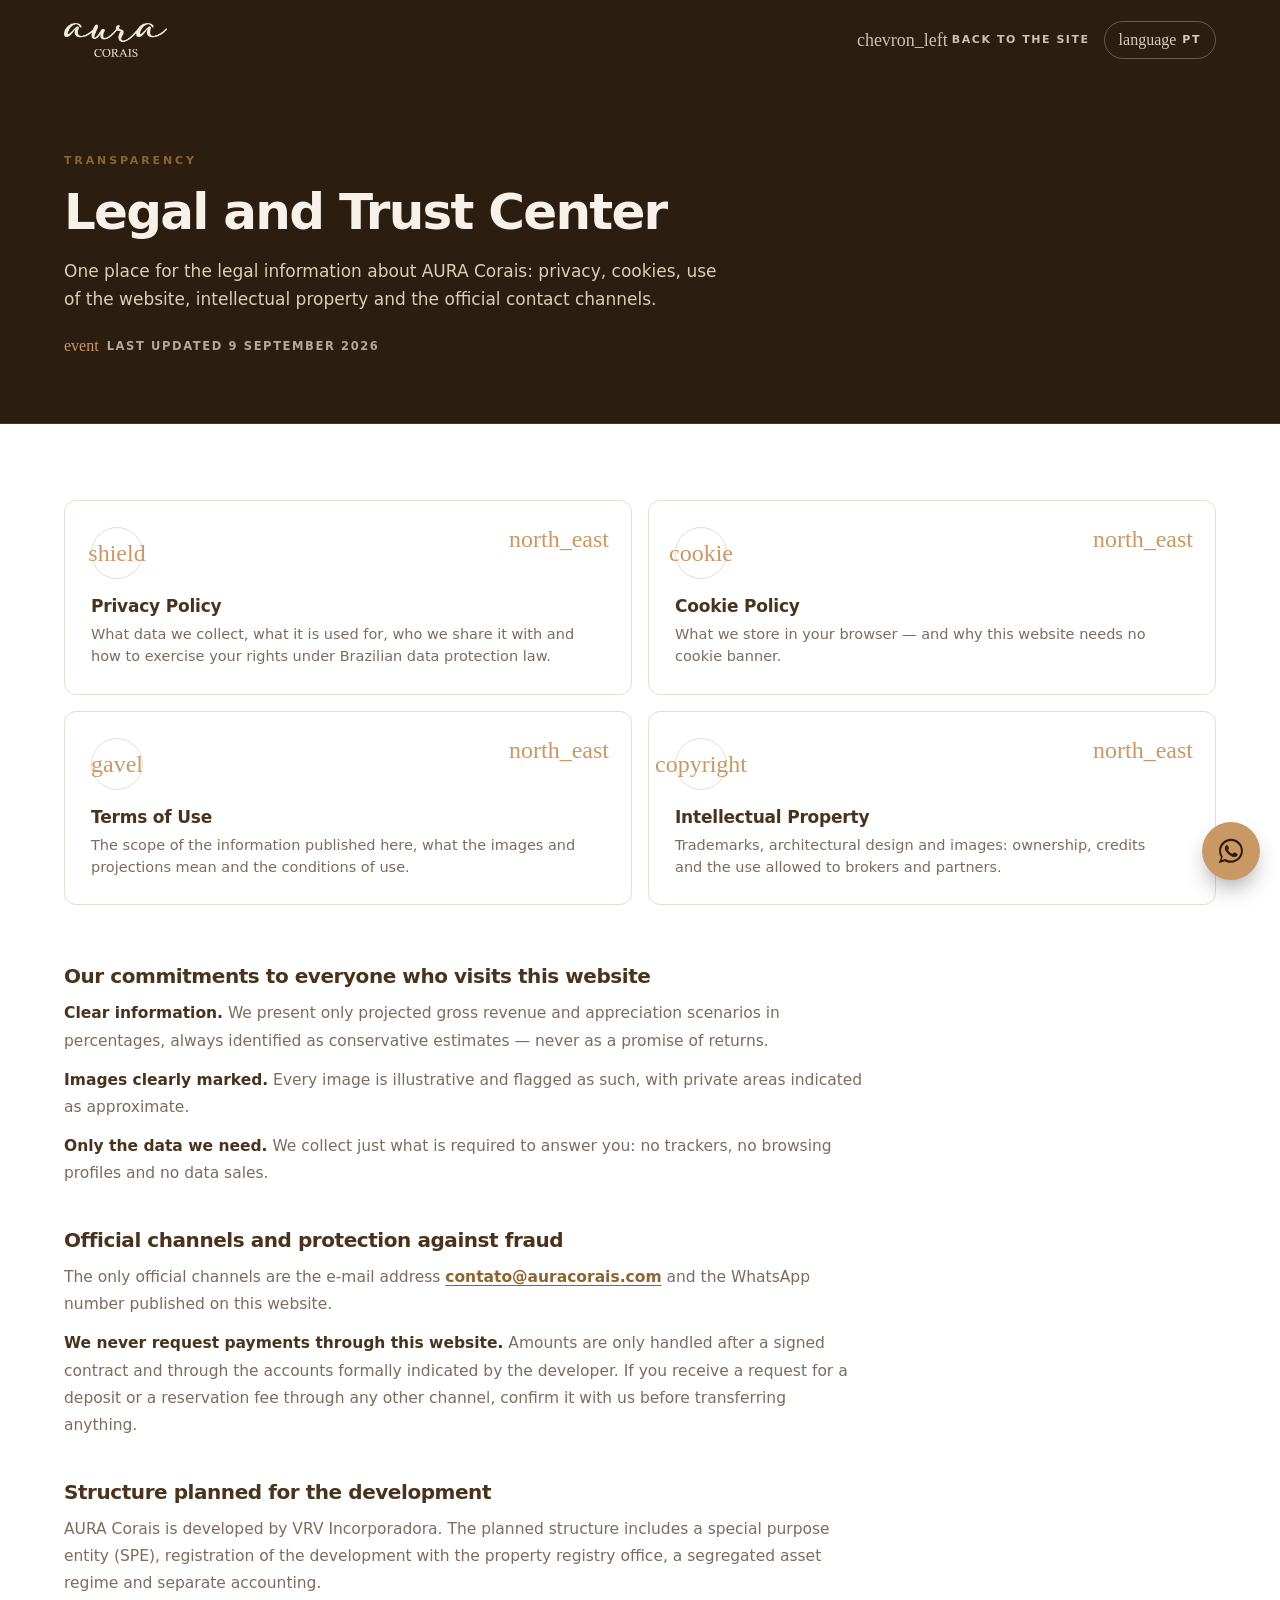
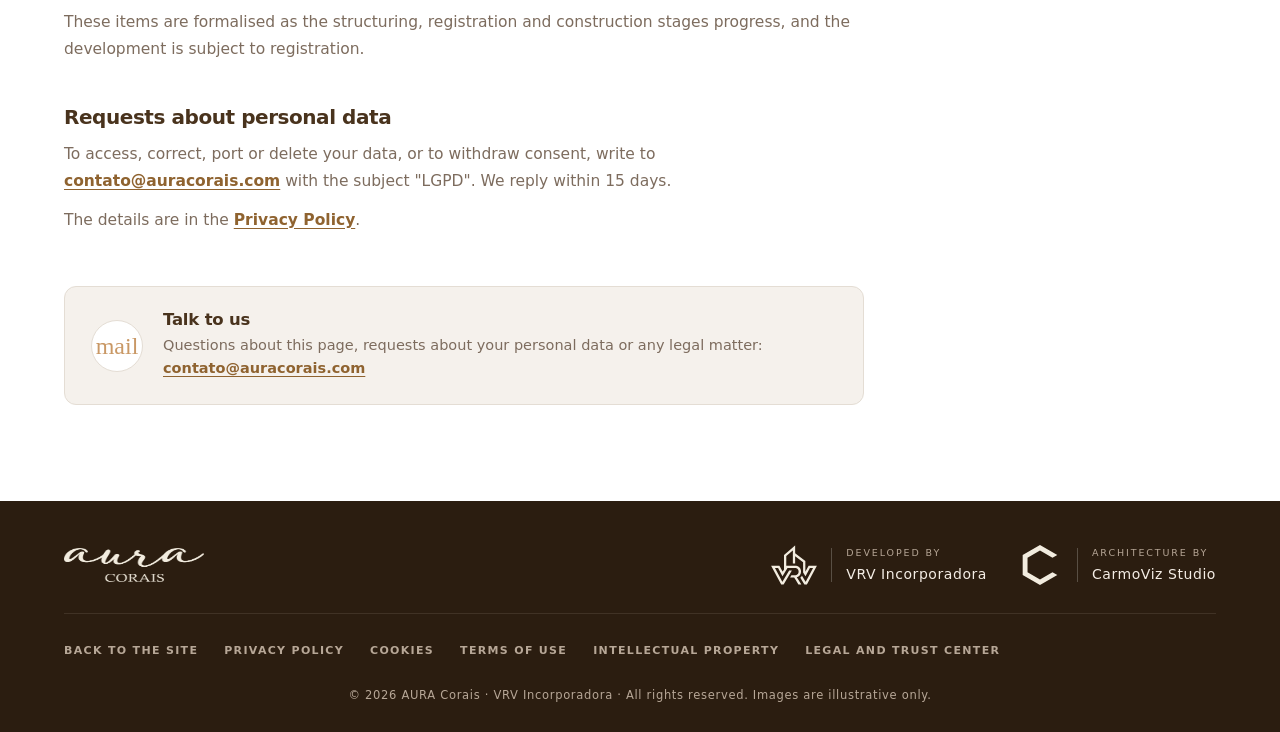
==== commit 0228d0dd: "Troca de idioma sem recarregar, F5 volta ao topo, marcas alinhadas e favicon com o a da logo" ====
--- a/central-juridica.html
+++ b/central-juridica.html
@@ -28,8 +28,8 @@
   <!-- impeccable-disable overused-font: Inter é a tipografia do kit comercial inteiro -->
   <link href="https://fonts.googleapis.com/css2?family=Inter:wght@300..900&display=swap" rel="stylesheet">
   <link href="https://fonts.googleapis.com/css2?family=Material+Symbols+Outlined:opsz,wght,FILL,GRAD@20..48,300,0,0&icon_names=account_balance,architecture,beach_access,calendar_month,chat,check,chevron_left,chevron_right,close,construction,cookie,copyright,corporate_fare,description,directions_bike,engineering,event,expand_more,fitness_center,gavel,home_work,key,language,location_on,luggage,mail,mark_email_read,north_east,payments,pool,restaurant,room_service,sauna,search,self_improvement,shield,sms_failed,spa,trending_up&display=block" rel="stylesheet">
-  <link rel="stylesheet" href="styles.css">
-  <script src="idioma.js"></script>
+  <link rel="stylesheet" href="styles.css?v=202609100429">
+  <script src="idioma.js?v=202609100429"></script>
 </head>
 <body class="pagina-juridica">
 
@@ -147,5 +147,9 @@
   <svg viewBox="0 0 32 32" aria-hidden="true"><path d="M16 3C9 3 3.3 8.7 3.3 15.7c0 2.5.7 4.9 2 7L3 29l6.5-2.2c2 1.1 4.2 1.6 6.5 1.6 7 0 12.7-5.7 12.7-12.7S23 3 16 3zm0 23.2c-2 0-4-.5-5.7-1.6l-.4-.2-3.9 1.3 1.3-3.8-.3-.4a10.4 10.4 0 0 1-1.6-5.6C5.4 9.9 10.2 5.2 16 5.2s10.6 4.7 10.6 10.5S21.8 26.2 16 26.2zm5.8-7.8c-.3-.2-1.9-.9-2.2-1-.3-.1-.5-.2-.7.2s-.8 1-1 1.2c-.2.2-.4.2-.7.1-.3-.2-1.3-.5-2.5-1.6-.9-.8-1.6-1.9-1.8-2.2-.2-.3 0-.5.1-.6l.5-.6.3-.5c.1-.2 0-.4 0-.6l-1-2.4c-.3-.6-.5-.5-.7-.5h-.6c-.2 0-.6.1-.9.4-.3.3-1.2 1.1-1.2 2.8s1.2 3.3 1.4 3.5c.2.2 2.4 3.6 5.7 5 .8.3 1.4.6 1.9.7.8.3 1.5.2 2.1.1.6-.1 1.9-.8 2.2-1.5.3-.8.3-1.4.2-1.5-.1-.1-.3-.2-.6-.4z"/></svg>
 </a>
 
+<!-- dados da página lidos pelo script.js (idioma, textos da interface, contatos) -->
+<script type="application/json" id="dados-site">{"lang": "pt", "nome": "AURA Corais", "whatsapp": "5573999999999", "msgWhats": "Olá! Vi o site do AURA Corais e quero receber a apresentação.", "formEndpoint": "https://formsubmit.co/ajax/contato@auracorais.com", "autoplayMs": 6000, "txt": {"enviando": "Enviando…", "sucTitulo": "Cadastro enviado!", "sucTexto": "Seus dados foram enviados por e-mail para a equipe do AURA Corais. Em breve você recebe a apresentação completa e as novidades do lançamento.", "erroTitulo": "Não conseguimos enviar agora", "erroTexto": "O envio automático falhou. Fale com a equipe do AURA Corais pelo WhatsApp — respondemos em instantes.", "telBR": "(DD) 99999-9999", "telIntl": "Número com DDD", "semPais": "Nenhum país encontrado", "newsInvalido": "Informe um e-mail válido.", "newsOk": "Pronto! Você está na lista de novidades.", "newsErro": "Não conseguimos cadastrar agora. Tente novamente em instantes."}}</script>
+<script src="script.js?v=202609100429"></script>
+
 </body>
 </html>
--- a/styles.css
+++ b/styles.css
@@ -307,8 +307,8 @@
 /* ---------- realização + segurança ---------- */
 .real-topo { display: grid; grid-template-columns: 1fr 1fr; gap: 48px; align-items: center; margin-bottom: 56px; }
 .real-marca { display: flex; align-items: center; gap: 22px; }
-.real-marca svg { height: 72px; width: auto; color: var(--creme); flex: none; }
-.real-marca .filete { width: 1px; height: 60px; background: var(--dark-line); }
+.real-marca svg { width: 74px; height: 64px; color: var(--creme); flex: none; }
+.real-marca .filete { width: 1px; height: 56px; background: var(--dark-line); flex: none; }
 .real-marca .lab { font-size: 10.5px; letter-spacing: .22em; text-transform: uppercase; color: var(--dark-muted); font-weight: 600; }
 .real-marca .nome { font-size: 22px; font-weight: 600; color: #F7F1EA; letter-spacing: .02em; margin-top: 4px; }
 .real-topo p { color: var(--dark-texto); font-size: 16.5px; line-height: 1.7; }
@@ -355,8 +355,8 @@
 .rodape-site .topo { display: flex; justify-content: space-between; align-items: center; gap: 28px; flex-wrap: wrap; padding-bottom: 28px; border-bottom: 1px solid rgba(242, 236, 223, .1); margin-bottom: 28px; }
 .rodape-site .topo img { height: 34px; }
 .rodape-real { display: flex; align-items: center; gap: 14px; }
-.rodape-real svg { height: 40px; width: auto; color: var(--creme); }
-.rodape-real .filete { width: 1px; height: 34px; background: var(--dark-line); }
+.rodape-real svg { width: 46px; height: 40px; color: var(--creme); flex: none; }
+.rodape-real .filete { width: 1px; height: 34px; background: var(--dark-line); flex: none; }
 .rodape-real .lab { font-size: 9.5px; letter-spacing: .2em; text-transform: uppercase; color: var(--dark-muted); font-weight: 500; }
 .rodape-real .nome { font-size: 14px; font-weight: 500; color: #F4EDE5; letter-spacing: .04em; margin-top: 2px; }
 .rodape-links { display: flex; gap: 22px; align-items: center; }
@@ -428,7 +428,7 @@
   .cta-final { padding: 72px 0; }
   .rodape-site .topo { flex-direction: column; align-items: flex-start; }
   .rodape-site .aviso { text-align: left; }
-  .real-marca svg { height: 56px; }
+  .real-marca svg { width: 62px; height: 54px; }
 }
 
 /* ---------- abertura: partículas formam a logo → "Mova para abrir" ---------- */
@@ -500,13 +500,13 @@
 }
 
 /* ---------- crédito do projeto (CarmoViz Studio) ao lado da realização ---------- */
-.real-marcas { display: flex; flex-wrap: wrap; align-items: center; gap: 18px 44px; }
-.real-marca.projeto svg { height: 46px; }
+.real-marcas { display: flex; flex-direction: column; align-items: flex-start; gap: 18px; }
+
 .real-marca.projeto { transition: var(--t); }
 .real-marca.projeto:hover { color: var(--mel); }
 .real-marca.projeto:hover .nome { color: var(--mel); }
 .rodape-marcas { display: flex; flex-wrap: wrap; align-items: center; gap: 14px 30px; }
-.rodape-real.projeto svg { height: 26px; }
+
 .rodape-real.projeto { transition: var(--t); }
 .rodape-real.projeto:hover .nome { color: var(--mel); }
 
